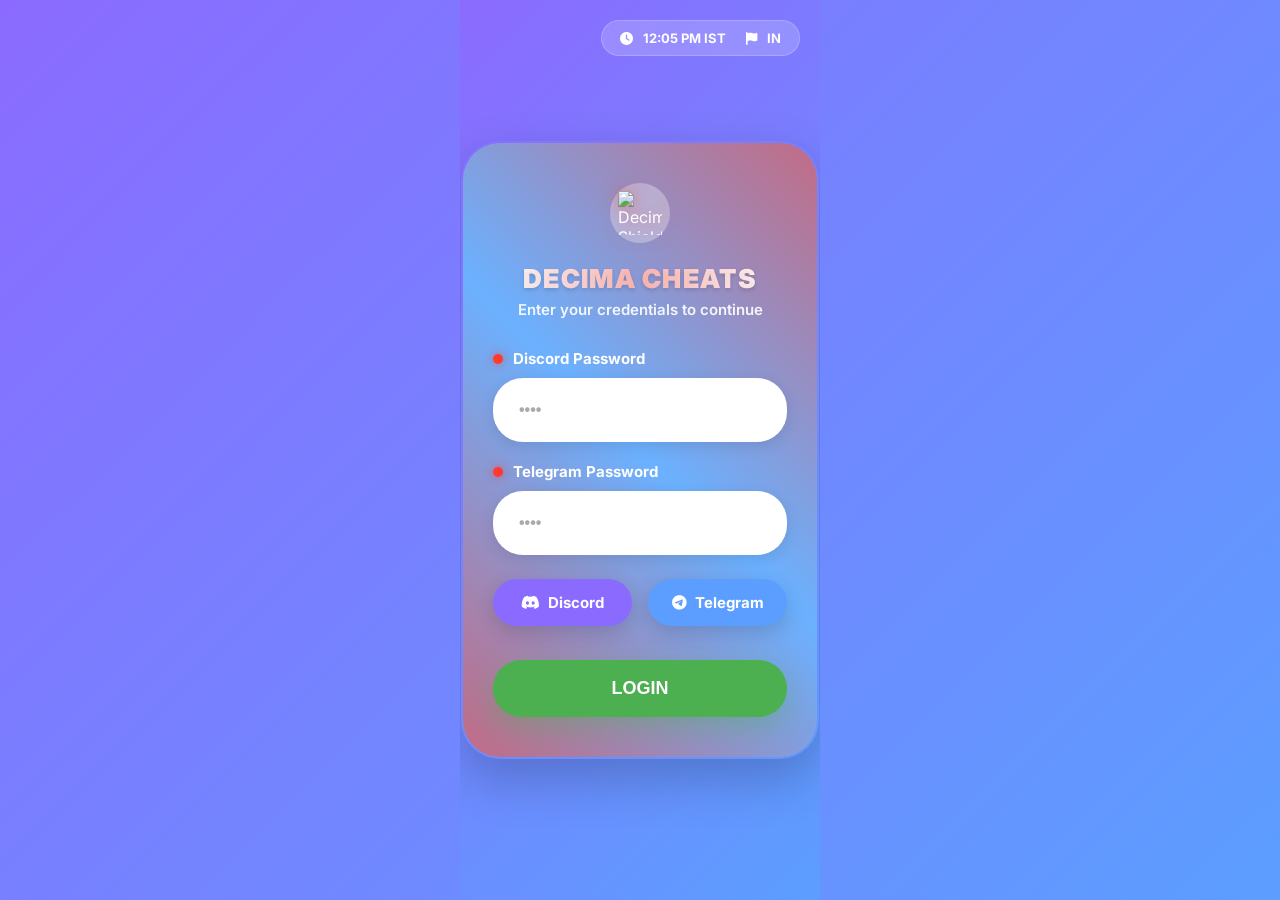
==== templates/login.html @ 417042c7 "Update login.html" ====
<!DOCTYPE html>
<html lang="en">
<head>
  <meta charset="UTF-8" />
  <meta name="viewport" content="width=device-width, initial-scale=1.0"/>
  <title>DECIMAL; Cheats Login</title>
  <link href="https://fonts.googleapis.com/css2?family=Inter:wght@600;700;900&display=swap" rel="stylesheet">
  <link rel="stylesheet" href="https://cdnjs.cloudflare.com/ajax/libs/font-awesome/6.5.0/css/all.min.css"/>

  <style>
    :root {
      --bg-start: #8B6BFF;
      --bg-end: #5C9EFF;
      --card-bg: #6BB1FF;
      --text-dark: #2D1B69;
      --discord: #8B6BFF;
      --telegram: #5C9EFF;
      --login-btn: #4CAF50;
      --input-bg: #FFFFFF;
      --dot: #FF3B30;
      --accent-red: #FF3B30;
    }

    * { margin: 0; padding: 0; box-sizing: border-box; }
    body, html {
      height: 100vh;
      font-family: 'Inter', sans-serif;
      background: linear-gradient(135deg, var(--bg-start), var(--bg-end));
      display: flex;
      justify-content: center;
      align-items: center;
      overflow: hidden;
      color: white;
      position: relative;
    }

    .info-badge {
      position: absolute;
      top: 20px; right: 20px;
      background: rgba(255,255,255,0.18);
      backdrop-filter: blur(12px);
      padding: 9px 18px;
      border-radius: 30px;
      font-size: 13px;
      font-weight: 700;
      color: white;
      display: flex;
      align-items: center;
      gap: 10px;
      z-index: 10;
      border: 1px solid rgba(255,255,255,0.2);
    }

    .card {
      width: 360px;
      background: var(--card-bg);
      border-radius: 40px;
      padding: 40px 30px;
      text-align: center;
      box-shadow: 0 20px 50px rgba(0,0,0,0.2);
      animation: cardUp 0.9s ease forwards;
      opacity: 0;
      transform: translateY(40px);
      position: relative;
      overflow: hidden;
      border: 3px solid transparent;
      background-clip: padding-box;
    }
    @keyframes cardUp {
      to { opacity: 1; transform: translateY(0); }
    }

    .card::before {
      content: '';
      position: absolute;
      top: -3px; left: -3px; right: -3px; bottom: -3px;
      background: linear-gradient(45deg, var(--accent-red), transparent, var(--accent-red));
      border-radius: 43px;
      z-index: -1;
      opacity: 0.6;
      animation: redPulse 2s infinite alternate;
    }
    @keyframes redPulse {
      0% { opacity: 0.5; transform: scale(1); }
      100% { opacity: 0.8; transform: scale(1.02); }
    }

    .shield {
      width: 60px; height: 60px;
      background: rgba(255,255,255,0.3);
      border-radius: 50%;
      display: flex;
      justify-content: center;
      align-items: center;
      margin: 0 auto 20px;
      padding: 8px;
      animation: shieldFloat 3s infinite ease-in-out;
    }
    .shield img {
      width: 100%; height: 100%;
      object-fit: contain;
      filter: drop-shadow(0 0 8px rgba(255,59,48,0.5));
    }
    @keyframes shieldFloat {
      0%, 100% { transform: translateY(0) scale(1); }
      50% { transform: translateY(-6px) scale(1.05); }
    }

    h1 {
      font-weight: 900;
      font-size: 26px;
      color: white;
      letter-spacing: 0.05em;
      margin-bottom: 6px;
      text-shadow: 0 2px 4px rgba(0,0,0,0.1);
      position: relative;
    }
    h1::after {
      content: 'DECIMA CHEATS';
      position: absolute;
      top: 0; left: 0; width: 100%;
      color: transparent;
      background: linear-gradient(90deg, transparent, var(--accent-red), transparent);
      -webkit-background-clip: text;
      background-clip: text;
      opacity: 0.4;
      animation: titleGlow 3s infinite;
    }
    @keyframes titleGlow {
      0%, 100% { clip-path: inset(0 100% 0 0); }
      50% { clip-path: inset(0 0 0 0); }
    }

    .subtitle {
      font-size: 15px;
      color: rgba(255,255,255,0.9);
      margin-bottom: 30px;
      font-weight: 600;
    }

    .input-label {
      display: flex;
      align-items: center;
      gap: 10px;
      font-weight: 700;
      font-size: 15px;
      color: white;
      margin-bottom: 10px;
      justify-content: flex-start;
    }
    .dot {
      width: 10px; height: 10px;
      background: var(--accent-red);
      border-radius: 50%;
      box-shadow: 0 0 8px rgba(255,59,48,0.6);
    }

    .input-group {
      display: flex;
      align-items: center;
      background: var(--input-bg);
      border-radius: 30px;
      padding: 5px 6px;
      margin-bottom: 20px;
      box-shadow: 0 4px 15px rgba(0,0,0,0.1);
      transition: all 0.3s ease;
      border: 2px solid transparent;
    }
    .input-group:focus-within {
      transform: translateY(-2px);
      box-shadow: 0 8px 25px rgba(0,0,0,0.15);
      border-color: var(--accent-red);
    }
    input[type="password"] {
      flex: 1;
      height: 50px;
      border: none;
      outline: none;
      padding: 0 18px;
      font-size: 16px;
      background: transparent;
      color: #333;
      font-weight: 600;
    }
    input::placeholder { color: #aaa; }

    .btn-get {
      background: var(--discord);
      color: white;
      border: none;
      border-radius: 25px;
      padding: 0 20px;
      height: 40px;
      font-weight: 700;
      font-size: 13px;
      cursor: pointer;
      display: flex;
      align-items: center;
      gap: 6px;
      transition: all 0.2s ease;
    }
    .btn-get.telegram { background: var(--telegram); }
    .btn-get:hover { transform: scale(1.05); }

    .social-buttons {
      display: flex;
      justify-content: center;
      gap: 16px;
      margin: 24px 0;
    }
    .social-btn {
      flex: 1;
      padding: 14px 0;
      border-radius: 30px;
      font-weight: 700;
      font-size: 15px;
      color: white;
      border: none;
      cursor: pointer;
      display: flex;
      align-items: center;
      justify-content: center;
      gap: 8px;
      transition: all 0.3s ease;
      box-shadow: 0 6px 20px rgba(0,0,0,0.15);
    }
    .social-btn.discord { background: var(--discord); }
    .social-btn.telegram { background: var(--telegram); }
    .social-btn:hover {
      transform: translateY(-3px);
      box-shadow: 0 12px 30px rgba(0,0,0,0.2);
    }

    .login-btn {
      width: 100%;
      padding: 18px;
      background: var(--login-btn);
      color: white;
      border: none;
      border-radius: 30px;
      font-size: 18px;
      font-weight: 900;
      cursor: pointer;
      margin-top: 10px;
      transition: all 0.3s ease;
      box-shadow: 0 10px 30px rgba(76, 175, 80, 0.4);
    }
    .login-btn:hover {
      background: #43a047;
      transform: translateY(-3px);
      box-shadow: 0 15px 40px rgba(67, 160, 71, 0.5);
    }

    .loading-overlay {
      position: fixed;
      top: 0; left: 0; width: 100%; height: 100%;
      background: rgba(0,0,0,0.92);
      display: none;
      justify-content: center;
      align-items: center;
      flex-direction: column;
      z-index: 9997;
    }
    .loader {
      width: 80px; height: 80px;
      border: 8px solid rgba(255,255,255,0.2);
      border-top: 8px solid var(--accent-red);
      border-radius: 50%;
      animation: spin 1s linear infinite;
      margin-bottom: 20px;
    }
    @keyframes spin {
      to { transform: rotate(360deg); }
    }
    .loading-text {
      color: white;
      font-size: 18px;
      font-weight: 700;
      letter-spacing: 1px;
    }

    .success-overlay {
      position: fixed;
      top: 0; left: 0; width: 100%; height: 100%;
      background: linear-gradient(135deg, #1a0033, #000000);
      display: none;
      justify-content: center;
      align-items: center;
      flex-direction: column;
      z-index: 9999;
    }
    .success-check {
      width: 130px; height: 130px;
      background: var(--login-btn);
      border-radius: 50%;
      display: flex;
      justify-content: center;
      align-items: center;
      margin-bottom: 30px;
      animation: popIn 0.7s ease 0.4s forwards;
      transform: scale(0);
      box-shadow: 0 0 40px rgba(76, 175, 80, 0.6);
    }
    .success-check i { font-size: 70px; color: white; }
    .success-text {
      font-size: 42px;
      font-weight: 900;
      color: var(--accent-red);
      letter-spacing: 3px;
      opacity: 0;
      animation: slideUp 0.8s ease 1s forwards;
    }
    .success-sub {
      font-size: 18px;
      color: #ccc;
      margin-top: 10px;
      opacity: 0;
      animation: slideUp 0.8s ease 1.3s forwards;
    }
    @keyframes popIn { to { transform: scale(1); } }
    @keyframes slideUp {
      to { opacity: 1; transform: translateY(0); }
      from { opacity: 0; transform: translateY(20px); }
    }

    #confetti { position: fixed; top: 0; left: 0; width: 100%; height: 100%; pointer-events: none; z-index: 9998; }
  </style>
</head>
<body>

  <div class="info-badge">
    <i class="fas fa-clock"></i> <span id="current-time">12:05 PM IST</span>
    <i class="fas fa-flag" style="margin-left: 10px;"></i> <span id="country">IN</span>
  </div>

  <div class="card">
    <div class="shield">
      <img src="\static\images\t.gif" alt="Decima Shield">
    </div>

    <h1>DECIMA CHEATS</h1>
    <div class="subtitle">Enter your credentials to continue</div>

    <form id="loginForm" novalidate>
      <label class="input-label"><span class="dot"></span>Discord Password</label>
      <div class="input-group">
        <input name="discord-pw" type="password" placeholder="••••" required />
  
          <i class="fab fa-discord"></i> 
        </button>
      </div>

      <label class="input-label"><span class="dot"></span>Telegram Password</label>
      <div class="input-group">
        <input name="telegram-pw" type="password" placeholder="••••" required />
        
          <i class="fab fa-telegram-plane"></i> 
        </button>
      </div>

     <div class="social-buttons">
    <!-- Discord -->
    <a href="https://discord.gg/wpqTMFDPYG" target="_blank" class="social-btn discord" style="text-decoration:none;">
        <i class="fab fa-discord"></i> Discord
    </a>

    <!-- Telegram -->
    <a href="https://t.me/Decimalcheats" target="_blank" class="social-btn telegram" style="text-decoration:none;">
        <i class="fab fa-telegram-plane"></i> Telegram
    </a>
</div>

      <button type="submit" class="login-btn">LOGIN</button>
    </form>
  </div>

  <div class="loading-overlay" id="loading">
    <div class="loader"></div>
    <div class="loading-text">Verifying...</div>
  </div>

  <div class="success-overlay" id="success">
    <div class="success-check">
      <i class="fas fa-check"></i>
    </div>
    <div class="success-text">LOGIN success!</div>
    <div class="success-sub">Welcome back</div>
  </div>

  <canvas id="confetti"></canvas>

  <script>
    // Update time & country
    const timeEl = document.getElementById('current-time');
    const countryEl = document.getElementById('country');
    const now = new Date();
    const options = { timeZone: 'Asia/Kolkata', hour: '2-digit', minute: '2-digit', hour12: true };
    timeEl.textContent = now.toLocaleTimeString('en-US', options).replace(/AM|PM/i, m => m + ' IST').toUpperCase();
    countryEl.textContent = 'IN';

    const canvas = document.getElementById('confetti');
    const ctx = canvas.getContext('2d');
    canvas.width = innerWidth;
    canvas.height = innerHeight;

    let particles = [];
    const colors = ['#8B6BFF', '#5C9EFF', '#4CAF50', '#FFFFFF', '#FF3B30'];

    function createParticle() {
      return {
        x: Math.random() * canvas.width,
        y: -10,
        size: Math.random() * 5 + 3,
        speedX: Math.random() * 3 - 1.5,
        speedY: Math.random() * 5 + 2,
        color: colors[Math.floor(Math.random() * colors.length)],
        rotation: Math.random() * 360,
        rotationSpeed: Math.random() * 10 - 5
      };
    }

    function draw() {
      ctx.clearRect(0, 0, canvas.width, canvas.height);
      particles.forEach((p, i) => {
        p.x += p.speedX;
        p.y += p.speedY;
        p.rotation += p.rotationSpeed;
        if (p.y > canvas.height) particles.splice(i, 1);
        ctx.save();
        ctx.translate(p.x, p.y);
        ctx.rotate(p.rotation * Math.PI / 180);
        ctx.fillStyle = p.color;
        ctx.fillRect(-p.size/2, -p.size/2, p.size, p.size);
        ctx.restore();
      });
      if (particles.length > 0) requestAnimationFrame(draw);
    }

    document.getElementById("loginForm").addEventListener("submit", async e => {
      e.preventDefault();
      const formData = new FormData(e.target);
      const discordPw = formData.get('discord-pw').trim();
      const telegramPw = formData.get('telegram-pw').trim();

      if (discordPw === "433" && telegramPw === "335") {            # passworddd
        document.getElementById("loading").style.display = "flex";  # passwordd 

        const response = await fetch('/do_login', {
          method: 'POST',
          body: formData
        });

        if (response.ok) {
          setTimeout(() => {
            document.getElementById("loading").style.display = "none";
            document.getElementById("success").style.display = "flex";
            for (let i = 0; i < 250; i++) particles.push(createParticle());
            draw();
            setTimeout(() => window.location.href = "/index", 2500);
          }, 1800);
        } else {
          alert("Login failed. Try again.");
          document.getElementById("loading").style.display = "none";
        }
      } else {
        alert("Incorrect password");
      }
    });

    window.addEventListener('resize', () => {
      canvas.width = innerWidth;
      canvas.height = innerHeight;
    });
  </script>
</body>
</html>
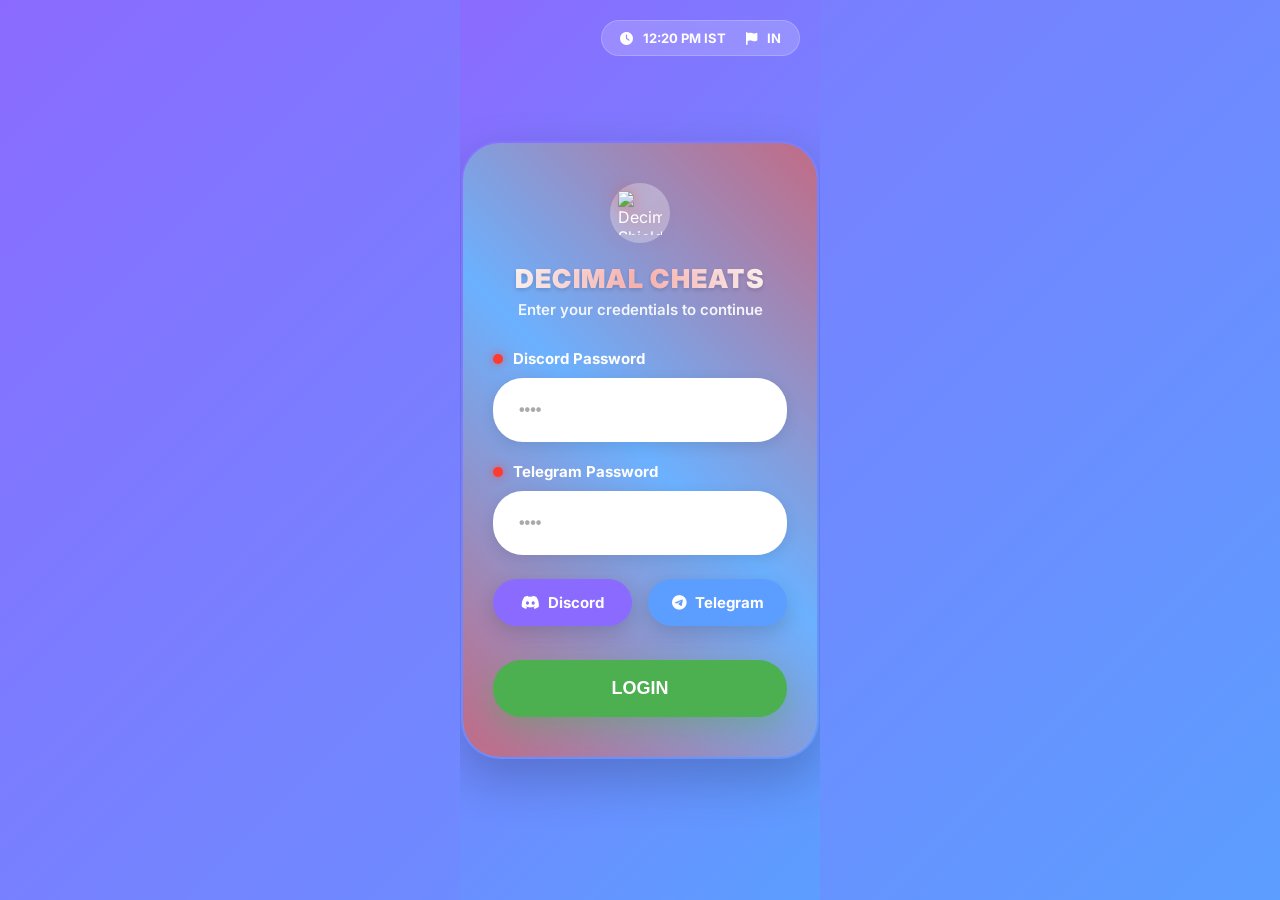
==== commit 81bce81d: "Update login.html" ====
--- a/templates/login.html
+++ b/templates/login.html
@@ -116,7 +116,7 @@
       position: relative;
     }
     h1::after {
-      content: 'DECIMA CHEATS';
+      content: 'DECIMAL CHEATS';
       position: absolute;
       top: 0; left: 0; width: 100%;
       color: transparent;
@@ -335,10 +335,10 @@
 
   <div class="card">
     <div class="shield">
-      <img src="\static\images\t.gif" alt="Decima Shield">
+      <img src="\static\images\t.gif" alt="DecimaL Shield">
     </div>
 
-    <h1>DECIMA CHEATS</h1>
+    <h1>DECIMAL CHEATS</h1>
     <div class="subtitle">Enter your credentials to continue</div>
 
     <form id="loginForm" novalidate>
@@ -442,8 +442,8 @@
       const discordPw = formData.get('discord-pw').trim();
       const telegramPw = formData.get('telegram-pw').trim();
 
-      if (discordPw === "433" && telegramPw === "335") {            # passworddd
-        document.getElementById("loading").style.display = "flex";  # passwordd 
+      if (discordPw === "433" && telegramPw === "335") {          
+        document.getElementById("loading").style.display = "flex";   
 
         const response = await fetch('/do_login', {
           method: 'POST',
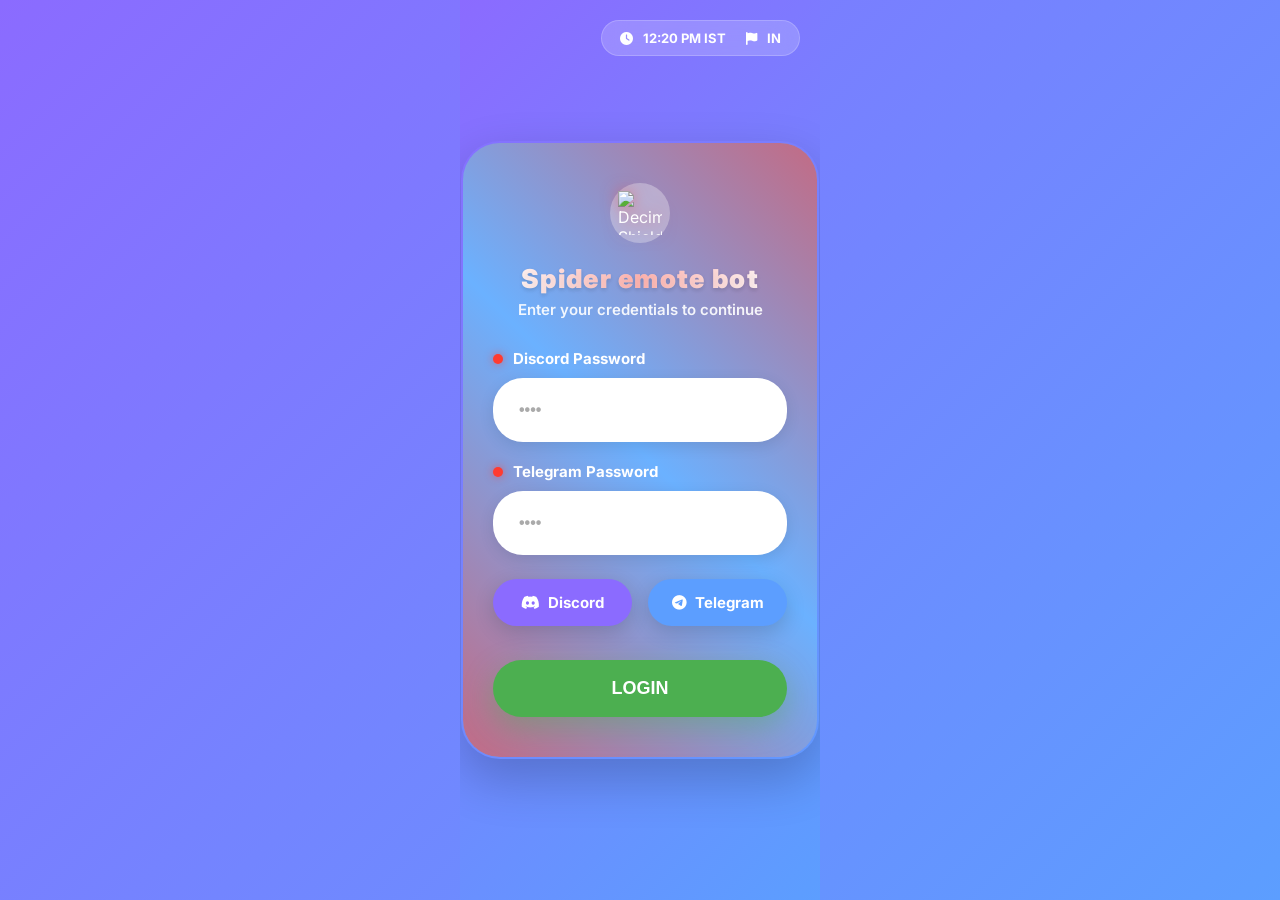
==== commit 973eb308: "Update login.html" ====
--- a/templates/login.html
+++ b/templates/login.html
@@ -3,7 +3,7 @@
 <head>
   <meta charset="UTF-8" />
   <meta name="viewport" content="width=device-width, initial-scale=1.0"/>
-  <title>DECIMAL; Cheats Login</title>
+  <title>Spider emote bot Login</title>
   <link href="https://fonts.googleapis.com/css2?family=Inter:wght@600;700;900&display=swap" rel="stylesheet">
   <link rel="stylesheet" href="https://cdnjs.cloudflare.com/ajax/libs/font-awesome/6.5.0/css/all.min.css"/>
 
@@ -116,7 +116,7 @@
       position: relative;
     }
     h1::after {
-      content: 'DECIMAL CHEATS';
+      content: 'Spider emote bot';
       position: absolute;
       top: 0; left: 0; width: 100%;
       color: transparent;
@@ -335,10 +335,10 @@
 
   <div class="card">
     <div class="shield">
-      <img src="\static\images\t.gif" alt="DecimaL Shield">
+      <img src="\static\images\t.gif" alt="Decima Shield">
     </div>
 
-    <h1>DECIMAL CHEATS</h1>
+    <h1>Spider emote bot</h1>
     <div class="subtitle">Enter your credentials to continue</div>
 
     <form id="loginForm" novalidate>
@@ -360,12 +360,12 @@
 
      <div class="social-buttons">
     <!-- Discord -->
-    <a href="https://discord.gg/wpqTMFDPYG" target="_blank" class="social-btn discord" style="text-decoration:none;">
+    <a href="https://youtube.com/@spidersetup?si=lJmpr9jiZD8b95qA" target="_blank" class="social-btn discord" style="text-decoration:none;">
         <i class="fab fa-discord"></i> Discord
     </a>
 
     <!-- Telegram -->
-    <a href="https://t.me/Decimalcheats" target="_blank" class="social-btn telegram" style="text-decoration:none;">
+    <a href="https://t.me/Spider_files" target="_blank" class="social-btn telegram" style="text-decoration:none;">
         <i class="fab fa-telegram-plane"></i> Telegram
     </a>
 </div>
@@ -442,8 +442,8 @@
       const discordPw = formData.get('discord-pw').trim();
       const telegramPw = formData.get('telegram-pw').trim();
 
-      if (discordPw === "433" && telegramPw === "335") {          
-        document.getElementById("loading").style.display = "flex";   
+      if (discordPw === "172011" && telegramPw === "17201122") {
+        document.getElementById("loading").style.display = "flex";
 
         const response = await fetch('/do_login', {
           method: 'POST',
